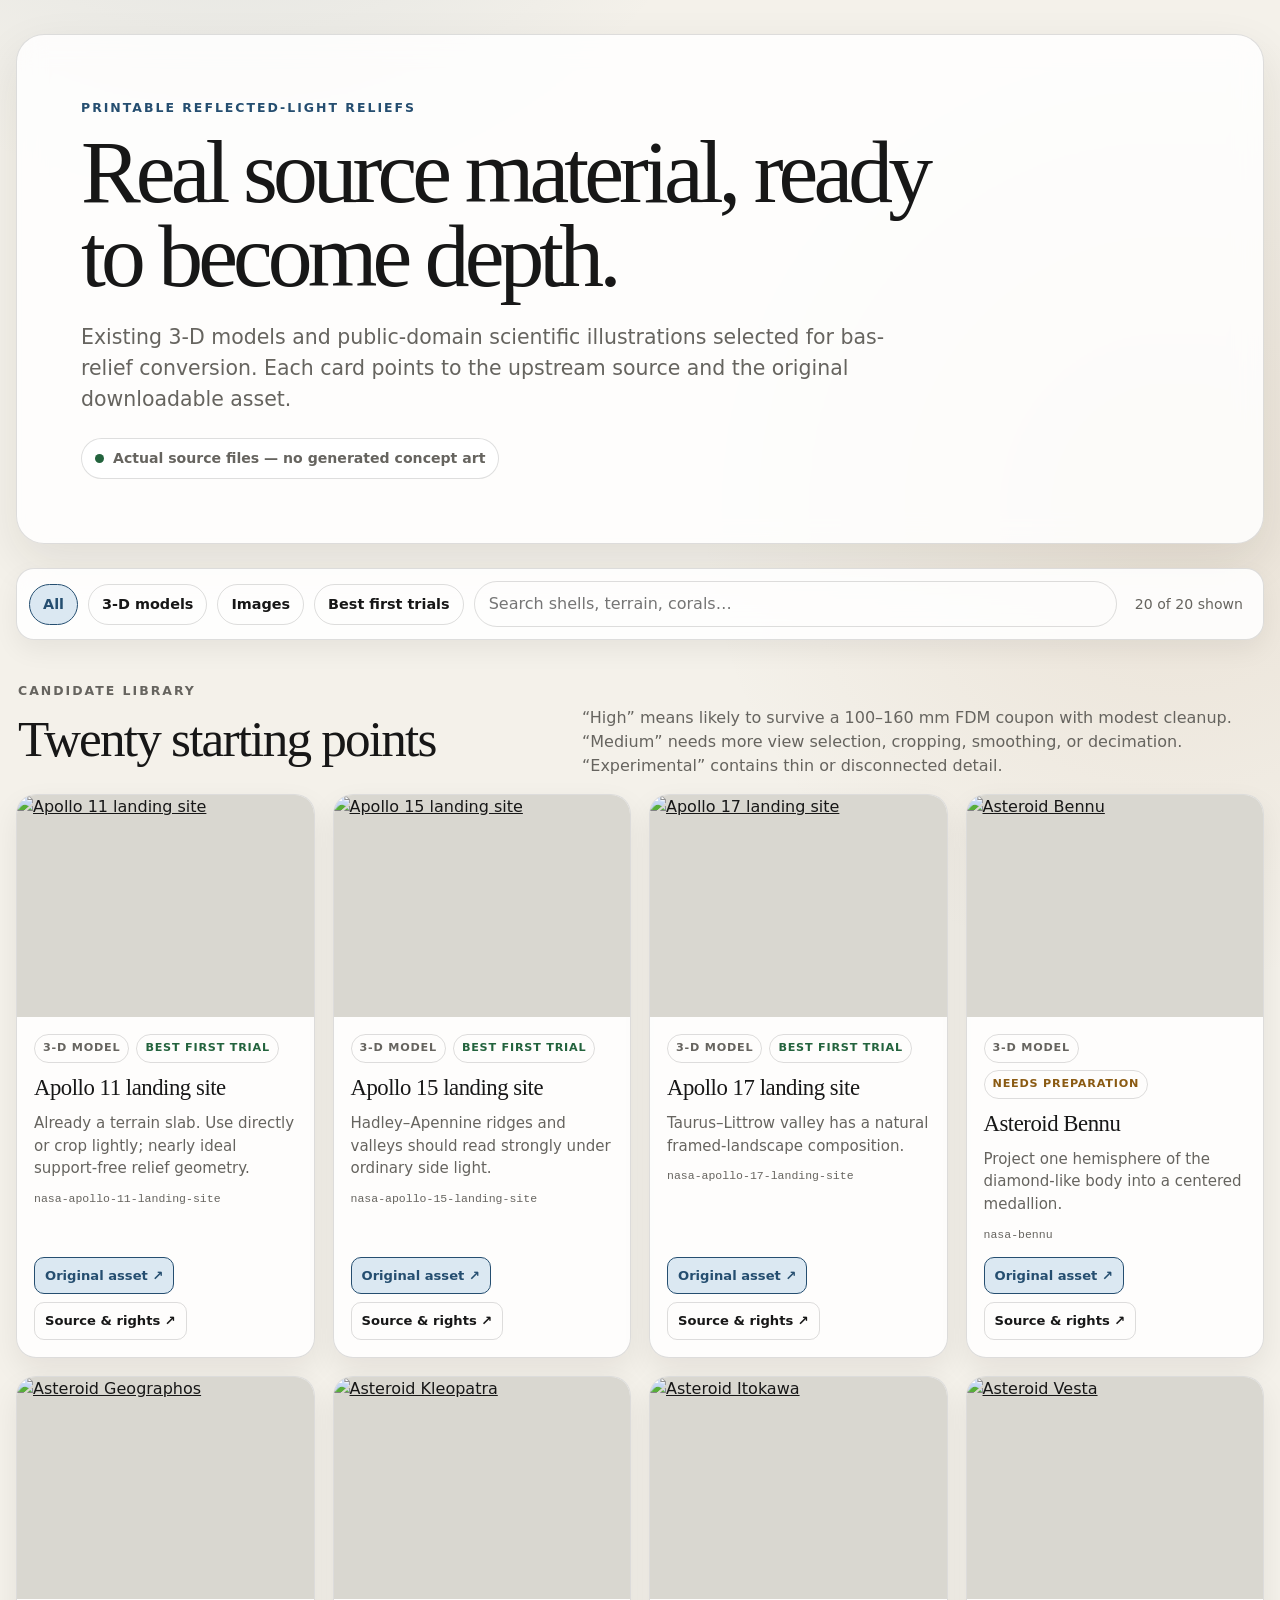
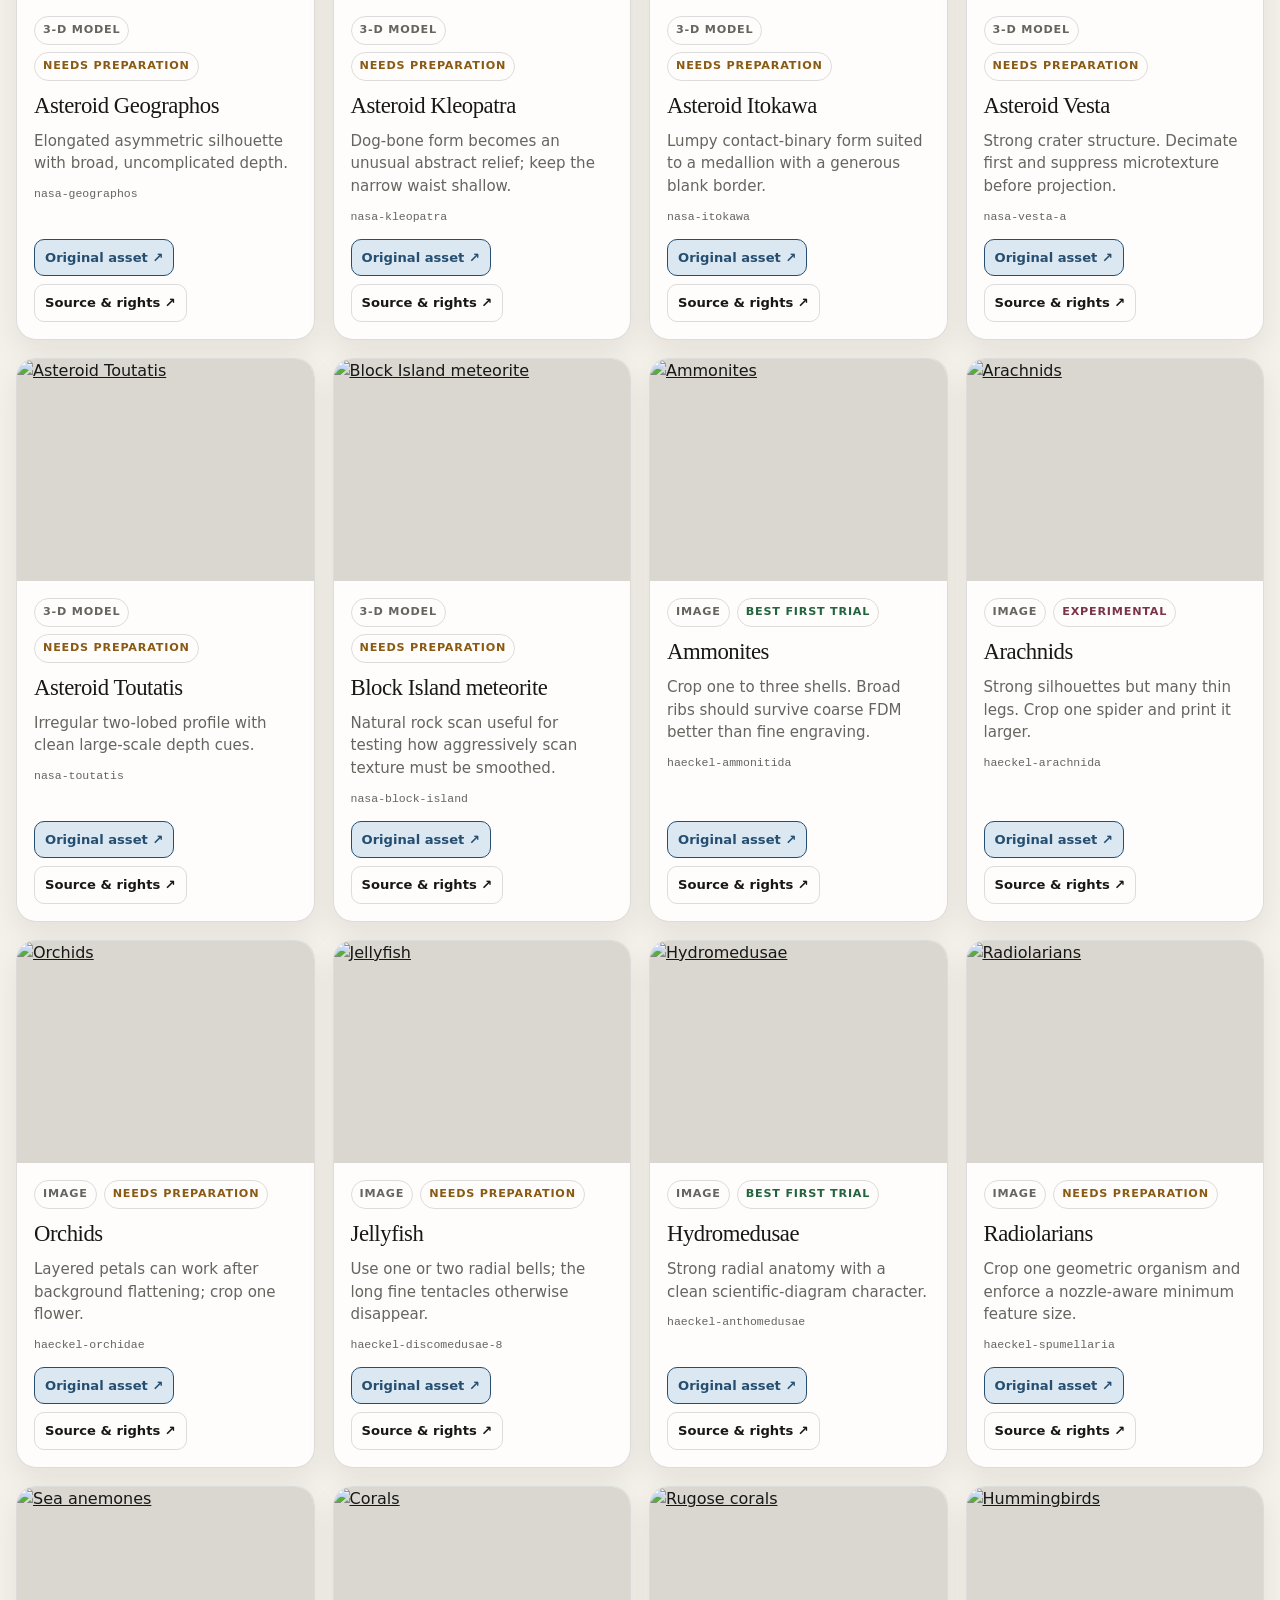
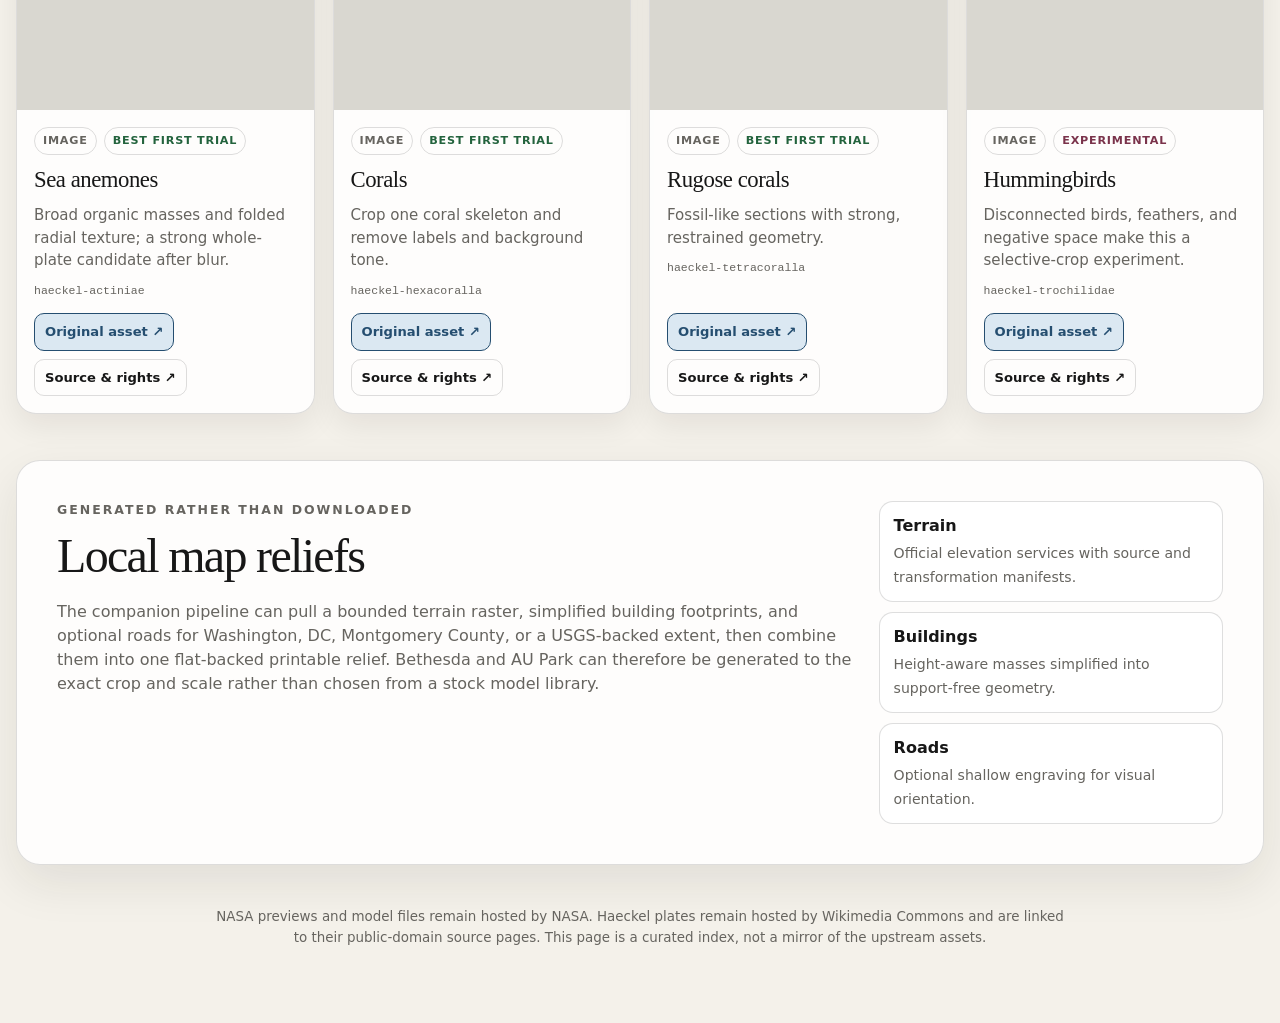
==== office-reliefs/index.html @ cc716b29 "Publish office relief source gallery" ====
<!doctype html>
<html lang="en">
<head>
  <meta charset="utf-8">
  <meta name="viewport" content="width=device-width, initial-scale=1">
  <meta name="description" content="A visual gallery of real 3-D models and public-domain images suitable for conversion into printable bas-reliefs.">
  <meta name="color-scheme" content="light dark">
  <title>Office Relief Source Gallery</title>
  <style>
    :root {
      --bg: #f4f1ea;
      --surface: rgba(255, 255, 255, 0.84);
      --surface-strong: #fff;
      --ink: #171717;
      --muted: #66645f;
      --line: rgba(23, 23, 23, 0.14);
      --accent: #254e70;
      --accent-soft: #dbe8f2;
      --high: #23633d;
      --medium: #8a5a12;
      --experimental: #7a334b;
      --shadow: 0 18px 48px rgba(34, 30, 22, 0.09);
      --radius: 20px;
    }

    @media (prefers-color-scheme: dark) {
      :root {
        --bg: #171817;
        --surface: rgba(35, 37, 35, 0.9);
        --surface-strong: #252725;
        --ink: #f3f1eb;
        --muted: #b7b5ae;
        --line: rgba(255, 255, 255, 0.14);
        --accent: #9cc8e8;
        --accent-soft: #20384a;
        --high: #8ed3a8;
        --medium: #e2b66e;
        --experimental: #e5a0b6;
        --shadow: 0 18px 48px rgba(0, 0, 0, 0.28);
      }
    }

    * { box-sizing: border-box; }

    html { scroll-behavior: smooth; }

    body {
      margin: 0;
      min-height: 100vh;
      background:
        radial-gradient(circle at 18% -8%, rgba(90, 125, 155, 0.17), transparent 34rem),
        radial-gradient(circle at 92% 12%, rgba(161, 117, 72, 0.12), transparent 30rem),
        var(--bg);
      color: var(--ink);
      font-family: Inter, ui-sans-serif, system-ui, -apple-system, BlinkMacSystemFont, "Segoe UI", sans-serif;
      line-height: 1.5;
    }

    a { color: inherit; }

    .shell {
      width: min(1480px, calc(100% - 32px));
      margin: 0 auto;
      padding: 34px 0 70px;
    }

    .hero {
      position: relative;
      overflow: hidden;
      padding: clamp(28px, 5vw, 64px);
      border: 1px solid var(--line);
      border-radius: 28px;
      background: var(--surface);
      box-shadow: var(--shadow);
      backdrop-filter: blur(14px);
    }

    .eyebrow {
      margin: 0 0 12px;
      color: var(--accent);
      font-size: 0.78rem;
      font-weight: 760;
      letter-spacing: 0.16em;
      text-transform: uppercase;
    }

    h1 {
      max-width: 920px;
      margin: 0;
      font-family: Georgia, "Times New Roman", serif;
      font-size: clamp(2.5rem, 7vw, 6.6rem);
      font-weight: 500;
      letter-spacing: -0.055em;
      line-height: 0.94;
    }

    .lede {
      max-width: 810px;
      margin: 24px 0 0;
      color: var(--muted);
      font-size: clamp(1.02rem, 1.8vw, 1.28rem);
    }

    .truth {
      display: inline-flex;
      gap: 9px;
      align-items: center;
      margin-top: 24px;
      padding: 9px 13px;
      border: 1px solid var(--line);
      border-radius: 999px;
      background: var(--surface-strong);
      color: var(--muted);
      font-size: 0.88rem;
      font-weight: 650;
    }

    .truth::before {
      width: 9px;
      height: 9px;
      border-radius: 50%;
      background: var(--high);
      content: "";
    }

    .controls {
      position: sticky;
      z-index: 10;
      top: 10px;
      display: flex;
      flex-wrap: wrap;
      gap: 10px;
      align-items: center;
      margin: 24px 0;
      padding: 12px;
      border: 1px solid var(--line);
      border-radius: 18px;
      background: color-mix(in srgb, var(--surface-strong) 88%, transparent);
      box-shadow: 0 10px 26px rgba(0, 0, 0, 0.06);
      backdrop-filter: blur(16px);
    }

    .filter {
      appearance: none;
      padding: 9px 13px;
      border: 1px solid var(--line);
      border-radius: 999px;
      background: transparent;
      color: var(--ink);
      cursor: pointer;
      font: inherit;
      font-size: 0.9rem;
      font-weight: 700;
    }

    .filter:hover,
    .filter:focus-visible {
      border-color: var(--accent);
      outline: none;
    }

    .filter[aria-pressed="true"] {
      border-color: var(--accent);
      background: var(--accent-soft);
      color: var(--accent);
    }

    .search {
      min-width: min(100%, 250px);
      flex: 1 1 250px;
      padding: 10px 14px;
      border: 1px solid var(--line);
      border-radius: 999px;
      background: transparent;
      color: var(--ink);
      font: inherit;
    }

    .search:focus {
      border-color: var(--accent);
      outline: 2px solid color-mix(in srgb, var(--accent) 25%, transparent);
    }

    .count {
      margin-left: auto;
      padding: 0 8px;
      color: var(--muted);
      font-size: 0.88rem;
      white-space: nowrap;
    }

    .section-head {
      display: flex;
      flex-wrap: wrap;
      gap: 12px 24px;
      align-items: end;
      justify-content: space-between;
      margin: 42px 2px 16px;
    }

    .section-head h2 {
      margin: 0;
      font-family: Georgia, "Times New Roman", serif;
      font-size: clamp(1.8rem, 4vw, 3.2rem);
      font-weight: 500;
      letter-spacing: -0.035em;
    }

    .section-head p {
      max-width: 680px;
      margin: 0;
      color: var(--muted);
    }

    .grid {
      display: grid;
      grid-template-columns: repeat(auto-fill, minmax(min(100%, 280px), 1fr));
      gap: 18px;
    }

    .card {
      display: flex;
      min-width: 0;
      overflow: hidden;
      flex-direction: column;
      border: 1px solid var(--line);
      border-radius: var(--radius);
      background: var(--surface);
      box-shadow: 0 12px 30px rgba(25, 21, 15, 0.07);
      transition: transform 160ms ease, box-shadow 160ms ease, border-color 160ms ease;
    }

    .card:hover {
      transform: translateY(-3px);
      border-color: color-mix(in srgb, var(--accent) 50%, var(--line));
      box-shadow: var(--shadow);
    }

    .card[hidden] { display: none; }

    .image-link {
      position: relative;
      display: block;
      overflow: hidden;
      aspect-ratio: 4 / 3;
      background: #d9d7d0;
    }

    .image-link img {
      width: 100%;
      height: 100%;
      display: block;
      object-fit: cover;
      transition: transform 300ms ease;
    }

    .card:hover .image-link img { transform: scale(1.025); }

    .image-link::after {
      position: absolute;
      right: 12px;
      bottom: 12px;
      padding: 6px 9px;
      border-radius: 999px;
      background: rgba(20, 20, 20, 0.74);
      color: #fff;
      content: "View source ↗";
      font-size: 0.72rem;
      font-weight: 760;
      letter-spacing: 0.02em;
      opacity: 0;
      transform: translateY(3px);
      transition: opacity 160ms ease, transform 160ms ease;
    }

    .card:hover .image-link::after,
    .image-link:focus-visible::after {
      opacity: 1;
      transform: none;
    }

    .card-body {
      display: flex;
      flex: 1;
      flex-direction: column;
      gap: 12px;
      padding: 17px;
    }

    .meta {
      display: flex;
      flex-wrap: wrap;
      gap: 7px;
      align-items: center;
    }

    .badge {
      display: inline-flex;
      align-items: center;
      padding: 5px 8px;
      border: 1px solid var(--line);
      border-radius: 999px;
      color: var(--muted);
      font-size: 0.7rem;
      font-weight: 780;
      letter-spacing: 0.07em;
      text-transform: uppercase;
    }

    .badge.high { color: var(--high); }
    .badge.medium { color: var(--medium); }
    .badge.experimental { color: var(--experimental); }

    .card h3 {
      margin: 0;
      font-family: Georgia, "Times New Roman", serif;
      font-size: 1.42rem;
      font-weight: 500;
      letter-spacing: -0.02em;
      line-height: 1.1;
    }

    .note {
      margin: 0;
      color: var(--muted);
      font-size: 0.94rem;
    }

    .candidate-id {
      overflow-wrap: anywhere;
      color: var(--muted);
      font: 0.72rem ui-monospace, SFMono-Regular, Menlo, Consolas, monospace;
    }

    .actions {
      display: flex;
      flex-wrap: wrap;
      gap: 8px;
      margin-top: auto;
      padding-top: 4px;
    }

    .action {
      padding: 8px 10px;
      border: 1px solid var(--line);
      border-radius: 10px;
      text-decoration: none;
      font-size: 0.82rem;
      font-weight: 720;
    }

    .action.primary {
      border-color: var(--accent);
      background: var(--accent-soft);
      color: var(--accent);
    }

    .action:hover,
    .action:focus-visible {
      border-color: var(--accent);
      outline: none;
    }

    .maps {
      display: grid;
      grid-template-columns: minmax(0, 1.4fr) minmax(260px, 0.6fr);
      gap: 18px;
      margin-top: 46px;
      padding: clamp(22px, 4vw, 40px);
      border: 1px solid var(--line);
      border-radius: 24px;
      background: var(--surface);
      box-shadow: var(--shadow);
    }

    .maps h2 {
      margin: 0 0 8px;
      font-family: Georgia, "Times New Roman", serif;
      font-size: clamp(1.8rem, 4vw, 3rem);
      font-weight: 500;
      letter-spacing: -0.035em;
    }

    .maps p { margin: 0; color: var(--muted); }

    .map-facts {
      display: grid;
      gap: 10px;
      align-content: start;
    }

    .map-fact {
      padding: 12px 14px;
      border: 1px solid var(--line);
      border-radius: 14px;
      background: var(--surface-strong);
    }

    .map-fact strong { display: block; margin-bottom: 3px; }
    .map-fact span { color: var(--muted); font-size: 0.88rem; }

    .empty {
      padding: 40px;
      border: 1px dashed var(--line);
      border-radius: 18px;
      color: var(--muted);
      text-align: center;
    }

    footer {
      max-width: 850px;
      margin: 42px auto 0;
      color: var(--muted);
      font-size: 0.84rem;
      text-align: center;
    }

    footer a { color: var(--accent); }

    @media (max-width: 760px) {
      .shell { width: min(100% - 20px, 1480px); padding-top: 10px; }
      .hero { border-radius: 20px; }
      .controls { position: static; }
      .count { width: 100%; margin-left: 0; }
      .maps { grid-template-columns: 1fr; }
    }

    @media (prefers-reduced-motion: reduce) {
      *, *::before, *::after { scroll-behavior: auto !important; transition: none !important; }
    }
  </style>
</head>
<body>
  <main class="shell">
    <header class="hero">
      <p class="eyebrow">Printable reflected-light reliefs</p>
      <h1>Real source material, ready to become depth.</h1>
      <p class="lede">
        Existing 3-D models and public-domain scientific illustrations selected for bas-relief conversion.
        Each card points to the upstream source and the original downloadable asset.
      </p>
      <div class="truth">Actual source files — no generated concept art</div>
    </header>

    <nav class="controls" aria-label="Gallery filters">
      <button class="filter" type="button" data-filter="all" aria-pressed="true">All</button>
      <button class="filter" type="button" data-filter="mesh" aria-pressed="false">3-D models</button>
      <button class="filter" type="button" data-filter="image" aria-pressed="false">Images</button>
      <button class="filter" type="button" data-filter="high" aria-pressed="false">Best first trials</button>
      <input class="search" id="search" type="search" placeholder="Search shells, terrain, corals…" aria-label="Search candidates">
      <span class="count" id="count" aria-live="polite"></span>
    </nav>

    <div class="section-head">
      <div>
        <p class="eyebrow">Candidate library</p>
        <h2>Twenty starting points</h2>
      </div>
      <p>
        “High” means likely to survive a 100–160 mm FDM coupon with modest cleanup. “Medium” needs more view selection,
        cropping, smoothing, or decimation. “Experimental” contains thin or disconnected detail.
      </p>
    </div>

    <section class="grid" id="gallery" aria-label="Relief source candidates"></section>
    <div class="empty" id="empty" hidden>No candidates match that filter.</div>

    <section class="maps">
      <div>
        <p class="eyebrow">Generated rather than downloaded</p>
        <h2>Local map reliefs</h2>
        <p>
          The companion pipeline can pull a bounded terrain raster, simplified building footprints, and optional roads for
          Washington, DC, Montgomery County, or a USGS-backed extent, then combine them into one flat-backed printable relief.
          Bethesda and AU Park can therefore be generated to the exact crop and scale rather than chosen from a stock model library.
        </p>
      </div>
      <div class="map-facts" aria-label="Map pipeline features">
        <div class="map-fact"><strong>Terrain</strong><span>Official elevation services with source and transformation manifests.</span></div>
        <div class="map-fact"><strong>Buildings</strong><span>Height-aware masses simplified into support-free geometry.</span></div>
        <div class="map-fact"><strong>Roads</strong><span>Optional shallow engraving for visual orientation.</span></div>
      </div>
    </section>

    <footer>
      NASA previews and model files remain hosted by NASA. Haeckel plates remain hosted by Wikimedia Commons and are linked to their
      public-domain source pages. This page is a curated index, not a mirror of the upstream assets.
    </footer>
  </main>

  <script>
    const groups = [
      {
        kind: "mesh",
        collection: "NASA 3D Resources",
        sourceTemplate: "https://github.com/nasa/NASA-3D-Resources/tree/master/{path}",
        previewTemplate: "https://raw.githubusercontent.com/nasa/NASA-3D-Resources/master/{path}/{base}.png",
        downloadTemplate: "https://raw.githubusercontent.com/nasa/NASA-3D-Resources/master/{path}/{base}.stl",
        items: [
          { id: "nasa-apollo-11-landing-site", title: "Apollo 11 landing site", path: "3D%20Printing/Apollo%2011%20-%20Landing%20Site", base: "Apollo%2011%20-%20Landing%20Site", tier: "high", note: "Already a terrain slab. Use directly or crop lightly; nearly ideal support-free relief geometry." },
          { id: "nasa-apollo-15-landing-site", title: "Apollo 15 landing site", path: "3D%20Printing/Apollo%2015%20-%20Landing%20Site", base: "Apollo%2015%20-%20Landing%20Site", tier: "high", note: "Hadley–Apennine ridges and valleys should read strongly under ordinary side light." },
          { id: "nasa-apollo-17-landing-site", title: "Apollo 17 landing site", path: "3D%20Printing/Apollo%2017%20-%20Landing%20Site", base: "Apollo%2017%20-%20Landing%20Site", tier: "high", note: "Taurus–Littrow valley has a natural framed-landscape composition." },
          { id: "nasa-bennu", title: "Asteroid Bennu", path: "3D%20Printing/Asteroid%20101955%20Bennu", base: "Asteroid%20101955%20Bennu", tier: "medium", note: "Project one hemisphere of the diamond-like body into a centered medallion." },
          { id: "nasa-geographos", title: "Asteroid Geographos", path: "3D%20Printing/Asteroid%201620%20Geographos", base: "Asteroid%201620%20Geographos", tier: "medium", note: "Elongated asymmetric silhouette with broad, uncomplicated depth." },
          { id: "nasa-kleopatra", title: "Asteroid Kleopatra", path: "3D%20Printing/Asteroid%20216%20Kleopatra", base: "Asteroid%20216%20Kleopatra", tier: "medium", note: "Dog-bone form becomes an unusual abstract relief; keep the narrow waist shallow." },
          { id: "nasa-itokawa", title: "Asteroid Itokawa", path: "3D%20Printing/Asteroid%2025143%20Itokawa", base: "Asteroid%2025143%20Itokawa", tier: "medium", note: "Lumpy contact-binary form suited to a medallion with a generous blank border." },
          { id: "nasa-vesta-a", title: "Asteroid Vesta", path: "3D%20Printing/Asteroid%204%20Vesta%20%28A%29", base: "Asteroid%204%20Vesta%20%28A%29", tier: "medium", note: "Strong crater structure. Decimate first and suppress microtexture before projection." },
          { id: "nasa-toutatis", title: "Asteroid Toutatis", path: "3D%20Printing/Asteroid%204179%20Toutatis", base: "Asteroid%204179%20Toutatis", tier: "medium", note: "Irregular two-lobed profile with clean large-scale depth cues." },
          { id: "nasa-block-island", title: "Block Island meteorite", path: "3D%20Printing/Block%20Island", base: "Block%20Island", tier: "medium", note: "Natural rock scan useful for testing how aggressively scan texture must be smoothed." }
        ]
      },
      {
        kind: "image",
        collection: "Ernst Haeckel — Kunstformen der Natur",
        sourceTemplate: "https://commons.wikimedia.org/wiki/File:{wiki}",
        previewTemplate: "https://commons.wikimedia.org/wiki/Special:Redirect/file/{file}?width=900",
        downloadTemplate: "https://commons.wikimedia.org/wiki/Special:Redirect/file/{file}",
        items: [
          { id: "haeckel-ammonitida", title: "Ammonites", file: "Haeckel%20Ammonitida.jpg", wiki: "Haeckel_Ammonitida.jpg", tier: "high", note: "Crop one to three shells. Broad ribs should survive coarse FDM better than fine engraving." },
          { id: "haeckel-arachnida", title: "Arachnids", file: "Haeckel%20Arachnida.jpg", wiki: "Haeckel_Arachnida.jpg", tier: "experimental", note: "Strong silhouettes but many thin legs. Crop one spider and print it larger." },
          { id: "haeckel-orchidae", title: "Orchids", file: "Haeckel%20Orchidae.jpg", wiki: "Haeckel_Orchidae.jpg", tier: "medium", note: "Layered petals can work after background flattening; crop one flower." },
          { id: "haeckel-discomedusae-8", title: "Jellyfish", file: "Haeckel%20Discomedusae%208.jpg", wiki: "Haeckel_Discomedusae_8.jpg", tier: "medium", note: "Use one or two radial bells; the long fine tentacles otherwise disappear." },
          { id: "haeckel-anthomedusae", title: "Hydromedusae", file: "Haeckel%20Anthomedusae.jpg", wiki: "Haeckel_Anthomedusae.jpg", tier: "high", note: "Strong radial anatomy with a clean scientific-diagram character." },
          { id: "haeckel-spumellaria", title: "Radiolarians", file: "Haeckel%20Spumellaria.jpg", wiki: "Haeckel_Spumellaria.jpg", tier: "medium", note: "Crop one geometric organism and enforce a nozzle-aware minimum feature size." },
          { id: "haeckel-actiniae", title: "Sea anemones", file: "Haeckel%20Actiniae.jpg", wiki: "Haeckel_Actiniae.jpg", tier: "high", note: "Broad organic masses and folded radial texture; a strong whole-plate candidate after blur." },
          { id: "haeckel-hexacoralla", title: "Corals", file: "Haeckel%20Hexacoralla.jpg", wiki: "Haeckel_Hexacoralla.jpg", tier: "high", note: "Crop one coral skeleton and remove labels and background tone." },
          { id: "haeckel-tetracoralla", title: "Rugose corals", file: "Haeckel%20Tetracoralla.jpg", wiki: "Haeckel_Tetracoralla.jpg", tier: "high", note: "Fossil-like sections with strong, restrained geometry." },
          { id: "haeckel-trochilidae", title: "Hummingbirds", file: "Haeckel%20Trochilidae.jpg", wiki: "Haeckel_Trochilidae.jpg", tier: "experimental", note: "Disconnected birds, feathers, and negative space make this a selective-crop experiment." }
        ]
      }
    ];

    const expand = (template, item) => template.replace(/\{(\w+)\}/g, (_, key) => item[key] ?? "");
    const gallery = document.querySelector("#gallery");
    const empty = document.querySelector("#empty");
    const count = document.querySelector("#count");
    const search = document.querySelector("#search");
    const filters = [...document.querySelectorAll(".filter")];
    let activeFilter = "all";

    const candidates = groups.flatMap(group => group.items.map(item => ({
      ...item,
      kind: group.kind,
      collection: group.collection,
      source: expand(group.sourceTemplate, item),
      preview: expand(group.previewTemplate, item),
      download: expand(group.downloadTemplate, item)
    })));

    const kindLabel = kind => kind === "mesh" ? "3-D model" : "Image";
    const tierLabel = tier => ({ high: "Best first trial", medium: "Needs preparation", experimental: "Experimental" }[tier]);

    function makeCard(item) {
      const article = document.createElement("article");
      article.className = "card";
      article.dataset.kind = item.kind;
      article.dataset.tier = item.tier;
      article.dataset.search = `${item.title} ${item.note} ${item.collection} ${item.id}`.toLowerCase();
      article.innerHTML = `
        <a class="image-link" href="${item.source}" target="_blank" rel="noopener noreferrer" aria-label="View source page for ${item.title}">
          <img src="${item.preview}" alt="${item.title}" loading="lazy" decoding="async" referrerpolicy="no-referrer">
        </a>
        <div class="card-body">
          <div class="meta">
            <span class="badge">${kindLabel(item.kind)}</span>
            <span class="badge ${item.tier}">${tierLabel(item.tier)}</span>
          </div>
          <h3>${item.title}</h3>
          <p class="note">${item.note}</p>
          <span class="candidate-id">${item.id}</span>
          <div class="actions">
            <a class="action primary" href="${item.download}" target="_blank" rel="noopener noreferrer">Original asset ↗</a>
            <a class="action" href="${item.source}" target="_blank" rel="noopener noreferrer">Source &amp; rights ↗</a>
          </div>
        </div>`;
      return article;
    }

    candidates.forEach(item => gallery.append(makeCard(item)));

    function applyFilters() {
      const term = search.value.trim().toLowerCase();
      let visible = 0;
      document.querySelectorAll(".card").forEach(card => {
        const categoryMatch = activeFilter === "all" || card.dataset.kind === activeFilter || card.dataset.tier === activeFilter;
        const textMatch = !term || card.dataset.search.includes(term);
        card.hidden = !(categoryMatch && textMatch);
        if (!card.hidden) visible += 1;
      });
      count.textContent = `${visible} of ${candidates.length} shown`;
      empty.hidden = visible !== 0;
    }

    filters.forEach(button => button.addEventListener("click", () => {
      activeFilter = button.dataset.filter;
      filters.forEach(other => other.setAttribute("aria-pressed", String(other === button)));
      applyFilters();
    }));

    search.addEventListener("input", applyFilters);
    applyFilters();
  </script>
</body>
</html>
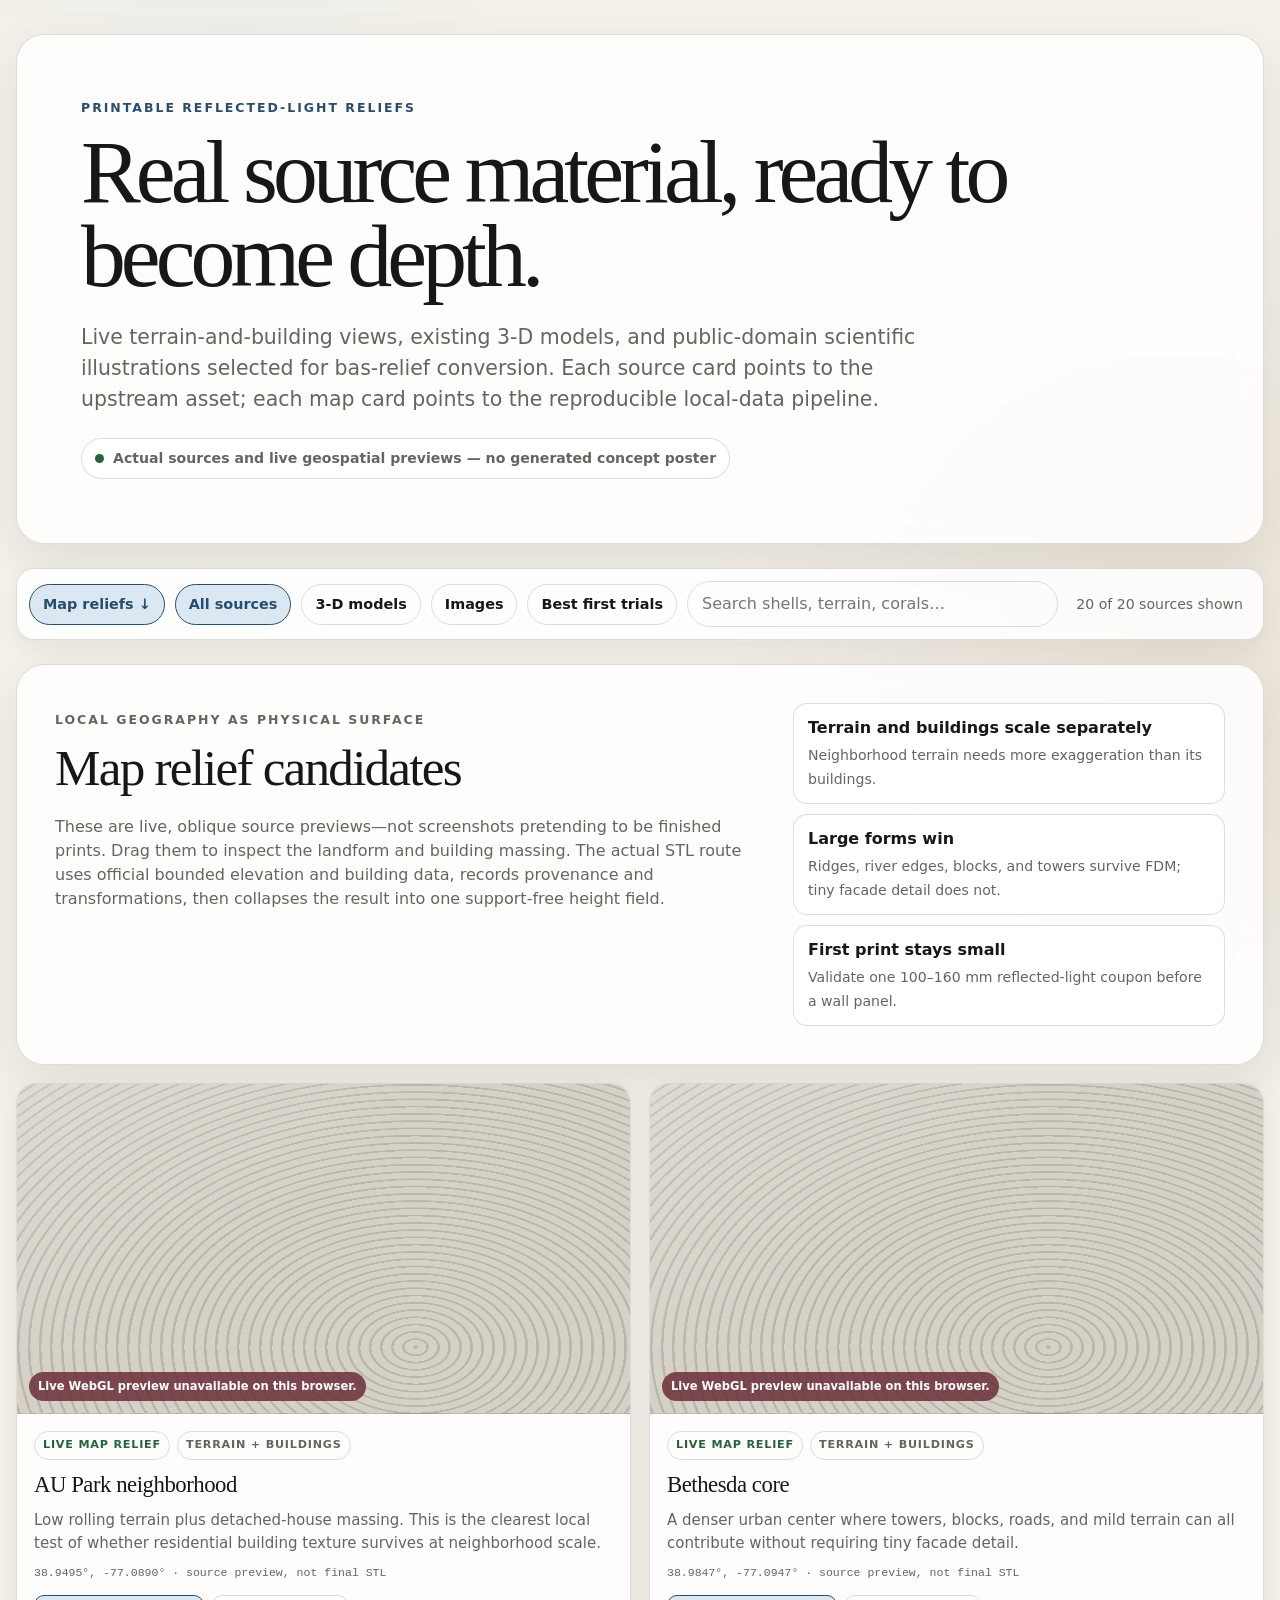
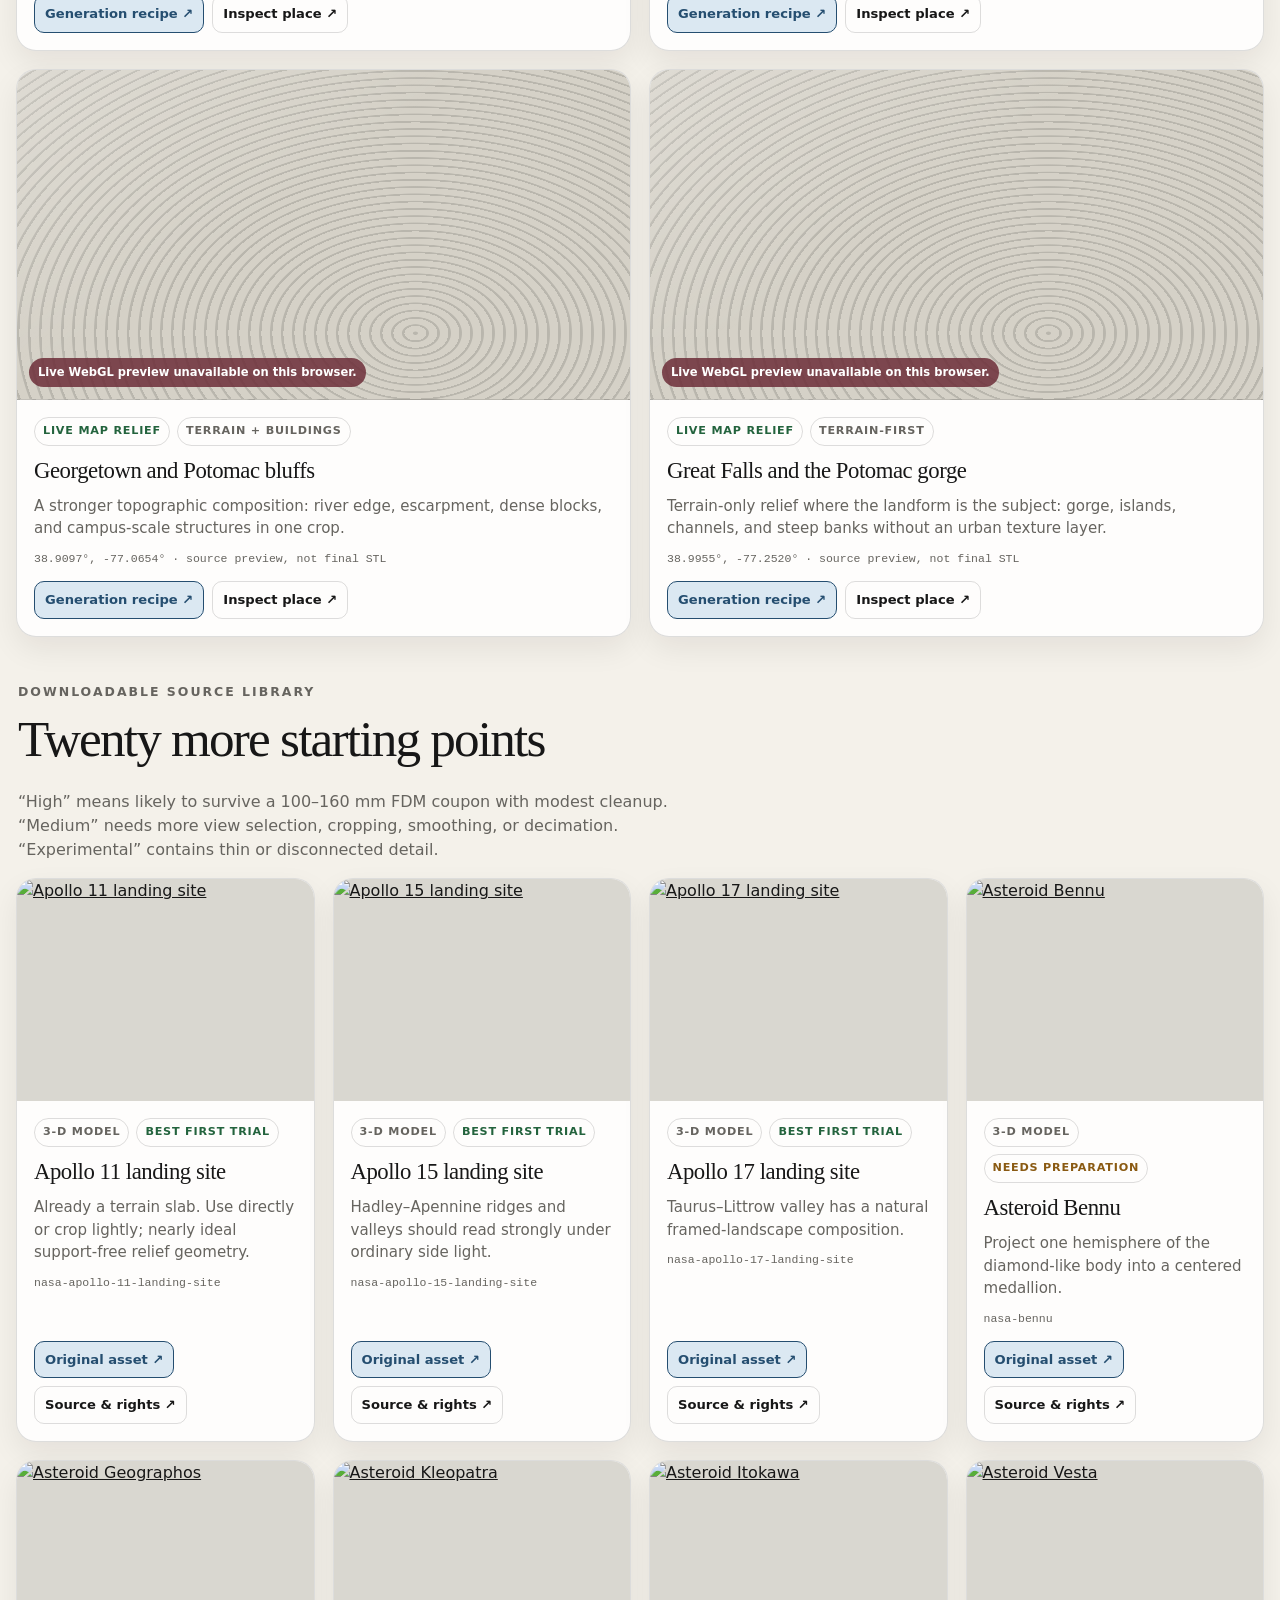
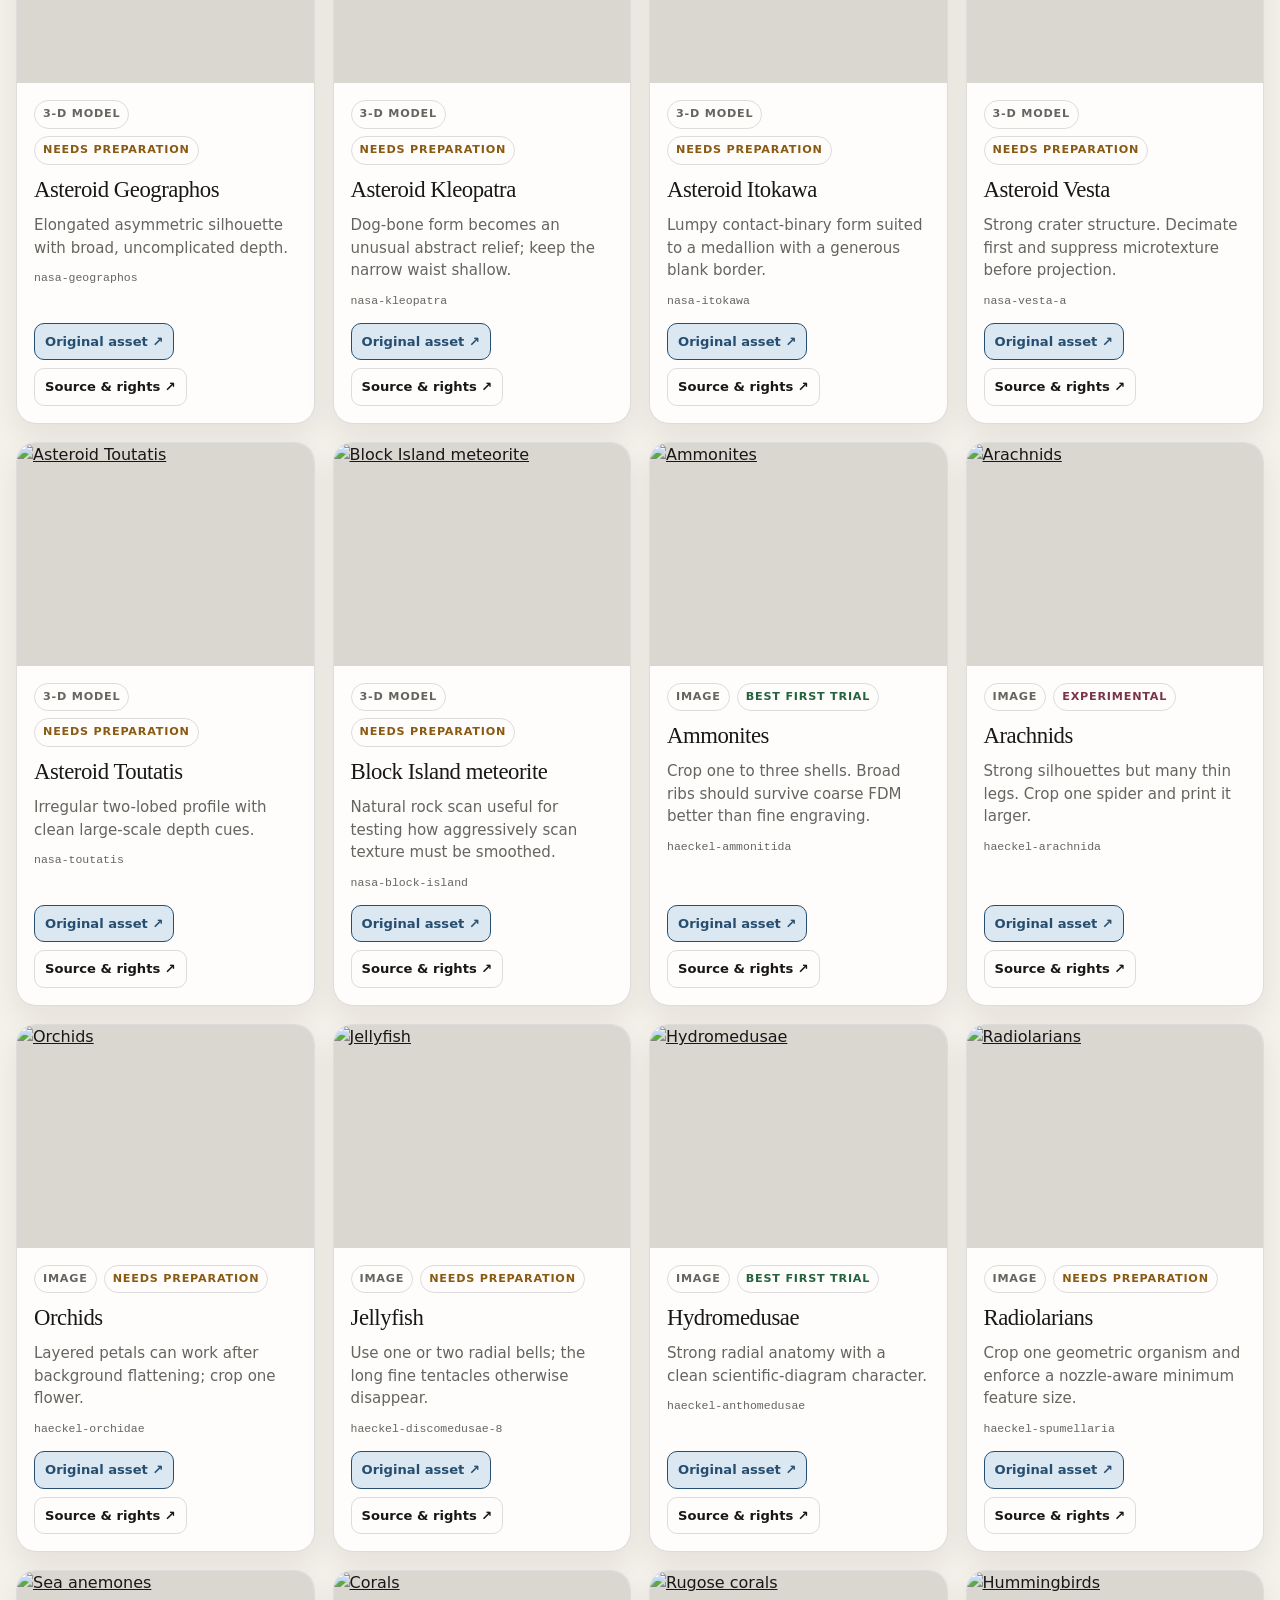
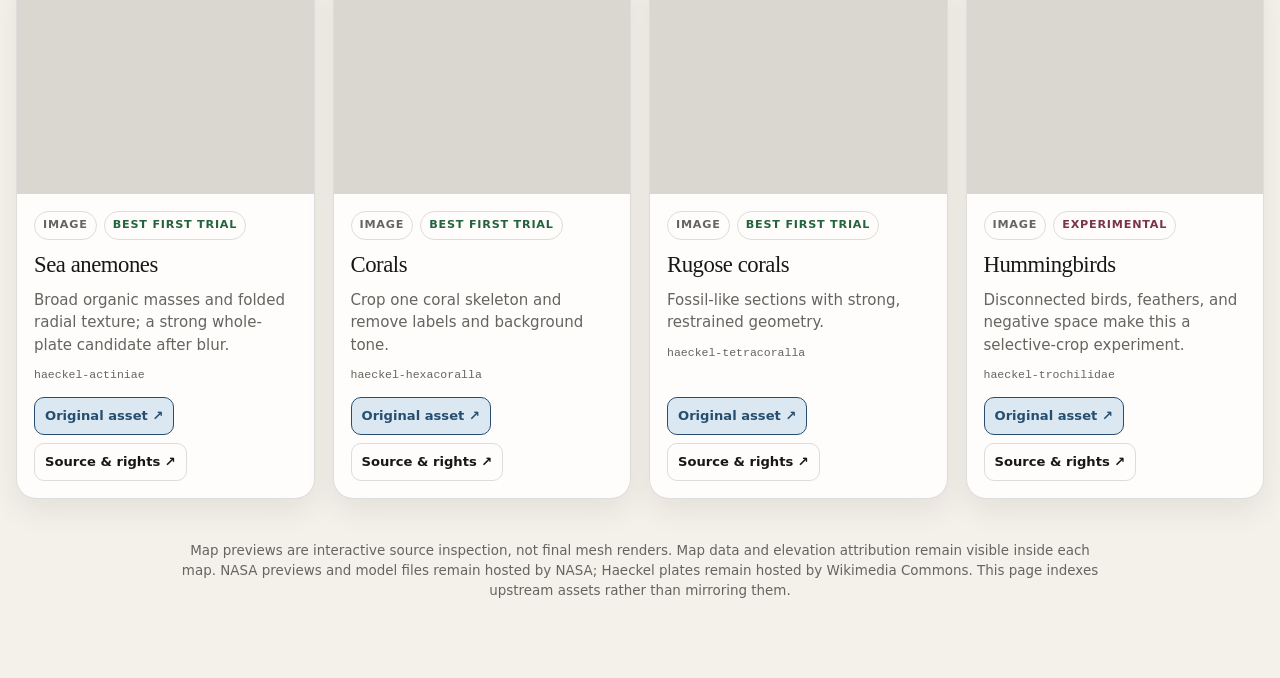
==== commit 04f45420: "Show live map relief candidates in gallery" ====
--- a/office-reliefs/index.html
+++ b/office-reliefs/index.html
@@ -3,432 +3,11 @@
 <head>
   <meta charset="utf-8">
   <meta name="viewport" content="width=device-width, initial-scale=1">
-  <meta name="description" content="A visual gallery of real 3-D models and public-domain images suitable for conversion into printable bas-reliefs.">
+  <meta name="description" content="A visual gallery of real 3-D models, public-domain images, and live map-relief previews suitable for printable bas-reliefs.">
   <meta name="color-scheme" content="light dark">
   <title>Office Relief Source Gallery</title>
-  <style>
-    :root {
-      --bg: #f4f1ea;
-      --surface: rgba(255, 255, 255, 0.84);
-      --surface-strong: #fff;
-      --ink: #171717;
-      --muted: #66645f;
-      --line: rgba(23, 23, 23, 0.14);
-      --accent: #254e70;
-      --accent-soft: #dbe8f2;
-      --high: #23633d;
-      --medium: #8a5a12;
-      --experimental: #7a334b;
-      --shadow: 0 18px 48px rgba(34, 30, 22, 0.09);
-      --radius: 20px;
-    }
-
-    @media (prefers-color-scheme: dark) {
-      :root {
-        --bg: #171817;
-        --surface: rgba(35, 37, 35, 0.9);
-        --surface-strong: #252725;
-        --ink: #f3f1eb;
-        --muted: #b7b5ae;
-        --line: rgba(255, 255, 255, 0.14);
-        --accent: #9cc8e8;
-        --accent-soft: #20384a;
-        --high: #8ed3a8;
-        --medium: #e2b66e;
-        --experimental: #e5a0b6;
-        --shadow: 0 18px 48px rgba(0, 0, 0, 0.28);
-      }
-    }
-
-    * { box-sizing: border-box; }
-
-    html { scroll-behavior: smooth; }
-
-    body {
-      margin: 0;
-      min-height: 100vh;
-      background:
-        radial-gradient(circle at 18% -8%, rgba(90, 125, 155, 0.17), transparent 34rem),
-        radial-gradient(circle at 92% 12%, rgba(161, 117, 72, 0.12), transparent 30rem),
-        var(--bg);
-      color: var(--ink);
-      font-family: Inter, ui-sans-serif, system-ui, -apple-system, BlinkMacSystemFont, "Segoe UI", sans-serif;
-      line-height: 1.5;
-    }
-
-    a { color: inherit; }
-
-    .shell {
-      width: min(1480px, calc(100% - 32px));
-      margin: 0 auto;
-      padding: 34px 0 70px;
-    }
-
-    .hero {
-      position: relative;
-      overflow: hidden;
-      padding: clamp(28px, 5vw, 64px);
-      border: 1px solid var(--line);
-      border-radius: 28px;
-      background: var(--surface);
-      box-shadow: var(--shadow);
-      backdrop-filter: blur(14px);
-    }
-
-    .eyebrow {
-      margin: 0 0 12px;
-      color: var(--accent);
-      font-size: 0.78rem;
-      font-weight: 760;
-      letter-spacing: 0.16em;
-      text-transform: uppercase;
-    }
-
-    h1 {
-      max-width: 920px;
-      margin: 0;
-      font-family: Georgia, "Times New Roman", serif;
-      font-size: clamp(2.5rem, 7vw, 6.6rem);
-      font-weight: 500;
-      letter-spacing: -0.055em;
-      line-height: 0.94;
-    }
-
-    .lede {
-      max-width: 810px;
-      margin: 24px 0 0;
-      color: var(--muted);
-      font-size: clamp(1.02rem, 1.8vw, 1.28rem);
-    }
-
-    .truth {
-      display: inline-flex;
-      gap: 9px;
-      align-items: center;
-      margin-top: 24px;
-      padding: 9px 13px;
-      border: 1px solid var(--line);
-      border-radius: 999px;
-      background: var(--surface-strong);
-      color: var(--muted);
-      font-size: 0.88rem;
-      font-weight: 650;
-    }
-
-    .truth::before {
-      width: 9px;
-      height: 9px;
-      border-radius: 50%;
-      background: var(--high);
-      content: "";
-    }
-
-    .controls {
-      position: sticky;
-      z-index: 10;
-      top: 10px;
-      display: flex;
-      flex-wrap: wrap;
-      gap: 10px;
-      align-items: center;
-      margin: 24px 0;
-      padding: 12px;
-      border: 1px solid var(--line);
-      border-radius: 18px;
-      background: color-mix(in srgb, var(--surface-strong) 88%, transparent);
-      box-shadow: 0 10px 26px rgba(0, 0, 0, 0.06);
-      backdrop-filter: blur(16px);
-    }
-
-    .filter {
-      appearance: none;
-      padding: 9px 13px;
-      border: 1px solid var(--line);
-      border-radius: 999px;
-      background: transparent;
-      color: var(--ink);
-      cursor: pointer;
-      font: inherit;
-      font-size: 0.9rem;
-      font-weight: 700;
-    }
-
-    .filter:hover,
-    .filter:focus-visible {
-      border-color: var(--accent);
-      outline: none;
-    }
-
-    .filter[aria-pressed="true"] {
-      border-color: var(--accent);
-      background: var(--accent-soft);
-      color: var(--accent);
-    }
-
-    .search {
-      min-width: min(100%, 250px);
-      flex: 1 1 250px;
-      padding: 10px 14px;
-      border: 1px solid var(--line);
-      border-radius: 999px;
-      background: transparent;
-      color: var(--ink);
-      font: inherit;
-    }
-
-    .search:focus {
-      border-color: var(--accent);
-      outline: 2px solid color-mix(in srgb, var(--accent) 25%, transparent);
-    }
-
-    .count {
-      margin-left: auto;
-      padding: 0 8px;
-      color: var(--muted);
-      font-size: 0.88rem;
-      white-space: nowrap;
-    }
-
-    .section-head {
-      display: flex;
-      flex-wrap: wrap;
-      gap: 12px 24px;
-      align-items: end;
-      justify-content: space-between;
-      margin: 42px 2px 16px;
-    }
-
-    .section-head h2 {
-      margin: 0;
-      font-family: Georgia, "Times New Roman", serif;
-      font-size: clamp(1.8rem, 4vw, 3.2rem);
-      font-weight: 500;
-      letter-spacing: -0.035em;
-    }
-
-    .section-head p {
-      max-width: 680px;
-      margin: 0;
-      color: var(--muted);
-    }
-
-    .grid {
-      display: grid;
-      grid-template-columns: repeat(auto-fill, minmax(min(100%, 280px), 1fr));
-      gap: 18px;
-    }
-
-    .card {
-      display: flex;
-      min-width: 0;
-      overflow: hidden;
-      flex-direction: column;
-      border: 1px solid var(--line);
-      border-radius: var(--radius);
-      background: var(--surface);
-      box-shadow: 0 12px 30px rgba(25, 21, 15, 0.07);
-      transition: transform 160ms ease, box-shadow 160ms ease, border-color 160ms ease;
-    }
-
-    .card:hover {
-      transform: translateY(-3px);
-      border-color: color-mix(in srgb, var(--accent) 50%, var(--line));
-      box-shadow: var(--shadow);
-    }
-
-    .card[hidden] { display: none; }
-
-    .image-link {
-      position: relative;
-      display: block;
-      overflow: hidden;
-      aspect-ratio: 4 / 3;
-      background: #d9d7d0;
-    }
-
-    .image-link img {
-      width: 100%;
-      height: 100%;
-      display: block;
-      object-fit: cover;
-      transition: transform 300ms ease;
-    }
-
-    .card:hover .image-link img { transform: scale(1.025); }
-
-    .image-link::after {
-      position: absolute;
-      right: 12px;
-      bottom: 12px;
-      padding: 6px 9px;
-      border-radius: 999px;
-      background: rgba(20, 20, 20, 0.74);
-      color: #fff;
-      content: "View source ↗";
-      font-size: 0.72rem;
-      font-weight: 760;
-      letter-spacing: 0.02em;
-      opacity: 0;
-      transform: translateY(3px);
-      transition: opacity 160ms ease, transform 160ms ease;
-    }
-
-    .card:hover .image-link::after,
-    .image-link:focus-visible::after {
-      opacity: 1;
-      transform: none;
-    }
-
-    .card-body {
-      display: flex;
-      flex: 1;
-      flex-direction: column;
-      gap: 12px;
-      padding: 17px;
-    }
-
-    .meta {
-      display: flex;
-      flex-wrap: wrap;
-      gap: 7px;
-      align-items: center;
-    }
-
-    .badge {
-      display: inline-flex;
-      align-items: center;
-      padding: 5px 8px;
-      border: 1px solid var(--line);
-      border-radius: 999px;
-      color: var(--muted);
-      font-size: 0.7rem;
-      font-weight: 780;
-      letter-spacing: 0.07em;
-      text-transform: uppercase;
-    }
-
-    .badge.high { color: var(--high); }
-    .badge.medium { color: var(--medium); }
-    .badge.experimental { color: var(--experimental); }
-
-    .card h3 {
-      margin: 0;
-      font-family: Georgia, "Times New Roman", serif;
-      font-size: 1.42rem;
-      font-weight: 500;
-      letter-spacing: -0.02em;
-      line-height: 1.1;
-    }
-
-    .note {
-      margin: 0;
-      color: var(--muted);
-      font-size: 0.94rem;
-    }
-
-    .candidate-id {
-      overflow-wrap: anywhere;
-      color: var(--muted);
-      font: 0.72rem ui-monospace, SFMono-Regular, Menlo, Consolas, monospace;
-    }
-
-    .actions {
-      display: flex;
-      flex-wrap: wrap;
-      gap: 8px;
-      margin-top: auto;
-      padding-top: 4px;
-    }
-
-    .action {
-      padding: 8px 10px;
-      border: 1px solid var(--line);
-      border-radius: 10px;
-      text-decoration: none;
-      font-size: 0.82rem;
-      font-weight: 720;
-    }
-
-    .action.primary {
-      border-color: var(--accent);
-      background: var(--accent-soft);
-      color: var(--accent);
-    }
-
-    .action:hover,
-    .action:focus-visible {
-      border-color: var(--accent);
-      outline: none;
-    }
-
-    .maps {
-      display: grid;
-      grid-template-columns: minmax(0, 1.4fr) minmax(260px, 0.6fr);
-      gap: 18px;
-      margin-top: 46px;
-      padding: clamp(22px, 4vw, 40px);
-      border: 1px solid var(--line);
-      border-radius: 24px;
-      background: var(--surface);
-      box-shadow: var(--shadow);
-    }
-
-    .maps h2 {
-      margin: 0 0 8px;
-      font-family: Georgia, "Times New Roman", serif;
-      font-size: clamp(1.8rem, 4vw, 3rem);
-      font-weight: 500;
-      letter-spacing: -0.035em;
-    }
-
-    .maps p { margin: 0; color: var(--muted); }
-
-    .map-facts {
-      display: grid;
-      gap: 10px;
-      align-content: start;
-    }
-
-    .map-fact {
-      padding: 12px 14px;
-      border: 1px solid var(--line);
-      border-radius: 14px;
-      background: var(--surface-strong);
-    }
-
-    .map-fact strong { display: block; margin-bottom: 3px; }
-    .map-fact span { color: var(--muted); font-size: 0.88rem; }
-
-    .empty {
-      padding: 40px;
-      border: 1px dashed var(--line);
-      border-radius: 18px;
-      color: var(--muted);
-      text-align: center;
-    }
-
-    footer {
-      max-width: 850px;
-      margin: 42px auto 0;
-      color: var(--muted);
-      font-size: 0.84rem;
-      text-align: center;
-    }
-
-    footer a { color: var(--accent); }
-
-    @media (max-width: 760px) {
-      .shell { width: min(100% - 20px, 1480px); padding-top: 10px; }
-      .hero { border-radius: 20px; }
-      .controls { position: static; }
-      .count { width: 100%; margin-left: 0; }
-      .maps { grid-template-columns: 1fr; }
-    }
-
-    @media (prefers-reduced-motion: reduce) {
-      *, *::before, *::after { scroll-behavior: auto !important; transition: none !important; }
-    }
-  </style>
+  <link rel="stylesheet" href="https://cdn.jsdelivr.net/npm/maplibre-gl@5.6.1/dist/maplibre-gl.css">
+  <link rel="stylesheet" href="./styles.css">
 </head>
 <body>
   <main class="shell">
@@ -436,169 +15,60 @@
       <p class="eyebrow">Printable reflected-light reliefs</p>
       <h1>Real source material, ready to become depth.</h1>
       <p class="lede">
-        Existing 3-D models and public-domain scientific illustrations selected for bas-relief conversion.
-        Each card points to the upstream source and the original downloadable asset.
+        Live terrain-and-building views, existing 3-D models, and public-domain scientific illustrations selected for bas-relief conversion. Each source card points to the upstream asset; each map card points to the reproducible local-data pipeline.
       </p>
-      <div class="truth">Actual source files — no generated concept art</div>
+      <div class="truth">Actual sources and live geospatial previews — no generated concept poster</div>
     </header>
 
-    <nav class="controls" aria-label="Gallery filters">
-      <button class="filter" type="button" data-filter="all" aria-pressed="true">All</button>
+    <nav class="controls" aria-label="Gallery navigation and filters">
+      <a class="filter jump" href="#maps">Map reliefs ↓</a>
+      <button class="filter" type="button" data-filter="all" aria-pressed="true">All sources</button>
       <button class="filter" type="button" data-filter="mesh" aria-pressed="false">3-D models</button>
       <button class="filter" type="button" data-filter="image" aria-pressed="false">Images</button>
       <button class="filter" type="button" data-filter="high" aria-pressed="false">Best first trials</button>
-      <input class="search" id="search" type="search" placeholder="Search shells, terrain, corals…" aria-label="Search candidates">
+      <input class="search" id="search" type="search" placeholder="Search shells, terrain, corals…" aria-label="Search source candidates">
       <span class="count" id="count" aria-live="polite"></span>
     </nav>
 
-    <div class="section-head">
-      <div>
-        <p class="eyebrow">Candidate library</p>
-        <h2>Twenty starting points</h2>
+    <section id="maps" aria-labelledby="maps-heading">
+      <div class="map-intro">
+        <div>
+          <p class="eyebrow">Local geography as physical surface</p>
+          <h2 id="maps-heading">Map relief candidates</h2>
+          <p>
+            These are live, oblique source previews—not screenshots pretending to be finished prints. Drag them to inspect the landform and building massing. The actual STL route uses official bounded elevation and building data, records provenance and transformations, then collapses the result into one support-free height field.
+          </p>
+        </div>
+        <div class="map-principles" aria-label="Map-relief design rules">
+          <div class="map-principle"><strong>Terrain and buildings scale separately</strong><span>Neighborhood terrain needs more exaggeration than its buildings.</span></div>
+          <div class="map-principle"><strong>Large forms win</strong><span>Ridges, river edges, blocks, and towers survive FDM; tiny facade detail does not.</span></div>
+          <div class="map-principle"><strong>First print stays small</strong><span>Validate one 100–160 mm reflected-light coupon before a wall panel.</span></div>
+        </div>
       </div>
-      <p>
-        “High” means likely to survive a 100–160 mm FDM coupon with modest cleanup. “Medium” needs more view selection,
-        cropping, smoothing, or decimation. “Experimental” contains thin or disconnected detail.
-      </p>
-    </div>
+      <div class="map-grid" id="map-grid" aria-label="Live map relief previews"></div>
+    </section>
 
-    <section class="grid" id="gallery" aria-label="Relief source candidates"></section>
-    <div class="empty" id="empty" hidden>No candidates match that filter.</div>
-
-    <section class="maps">
-      <div>
-        <p class="eyebrow">Generated rather than downloaded</p>
-        <h2>Local map reliefs</h2>
+    <section aria-labelledby="library-heading">
+      <div class="section-head">
+        <div>
+          <p class="eyebrow">Downloadable source library</p>
+          <h2 id="library-heading">Twenty more starting points</h2>
+        </div>
         <p>
-          The companion pipeline can pull a bounded terrain raster, simplified building footprints, and optional roads for
-          Washington, DC, Montgomery County, or a USGS-backed extent, then combine them into one flat-backed printable relief.
-          Bethesda and AU Park can therefore be generated to the exact crop and scale rather than chosen from a stock model library.
+          “High” means likely to survive a 100–160 mm FDM coupon with modest cleanup. “Medium” needs more view selection, cropping, smoothing, or decimation. “Experimental” contains thin or disconnected detail.
         </p>
       </div>
-      <div class="map-facts" aria-label="Map pipeline features">
-        <div class="map-fact"><strong>Terrain</strong><span>Official elevation services with source and transformation manifests.</span></div>
-        <div class="map-fact"><strong>Buildings</strong><span>Height-aware masses simplified into support-free geometry.</span></div>
-        <div class="map-fact"><strong>Roads</strong><span>Optional shallow engraving for visual orientation.</span></div>
-      </div>
+      <div class="grid" id="gallery" aria-label="Relief source candidates"></div>
+      <div class="empty" id="empty" hidden>No source candidates match that filter.</div>
     </section>
 
     <footer>
-      NASA previews and model files remain hosted by NASA. Haeckel plates remain hosted by Wikimedia Commons and are linked to their
-      public-domain source pages. This page is a curated index, not a mirror of the upstream assets.
+      Map previews are interactive source inspection, not final mesh renders. Map data and elevation attribution remain visible inside each map. NASA previews and model files remain hosted by NASA; Haeckel plates remain hosted by Wikimedia Commons. This page indexes upstream assets rather than mirroring them.
     </footer>
   </main>
 
-  <script>
-    const groups = [
-      {
-        kind: "mesh",
-        collection: "NASA 3D Resources",
-        sourceTemplate: "https://github.com/nasa/NASA-3D-Resources/tree/master/{path}",
-        previewTemplate: "https://raw.githubusercontent.com/nasa/NASA-3D-Resources/master/{path}/{base}.png",
-        downloadTemplate: "https://raw.githubusercontent.com/nasa/NASA-3D-Resources/master/{path}/{base}.stl",
-        items: [
-          { id: "nasa-apollo-11-landing-site", title: "Apollo 11 landing site", path: "3D%20Printing/Apollo%2011%20-%20Landing%20Site", base: "Apollo%2011%20-%20Landing%20Site", tier: "high", note: "Already a terrain slab. Use directly or crop lightly; nearly ideal support-free relief geometry." },
-          { id: "nasa-apollo-15-landing-site", title: "Apollo 15 landing site", path: "3D%20Printing/Apollo%2015%20-%20Landing%20Site", base: "Apollo%2015%20-%20Landing%20Site", tier: "high", note: "Hadley–Apennine ridges and valleys should read strongly under ordinary side light." },
-          { id: "nasa-apollo-17-landing-site", title: "Apollo 17 landing site", path: "3D%20Printing/Apollo%2017%20-%20Landing%20Site", base: "Apollo%2017%20-%20Landing%20Site", tier: "high", note: "Taurus–Littrow valley has a natural framed-landscape composition." },
-          { id: "nasa-bennu", title: "Asteroid Bennu", path: "3D%20Printing/Asteroid%20101955%20Bennu", base: "Asteroid%20101955%20Bennu", tier: "medium", note: "Project one hemisphere of the diamond-like body into a centered medallion." },
-          { id: "nasa-geographos", title: "Asteroid Geographos", path: "3D%20Printing/Asteroid%201620%20Geographos", base: "Asteroid%201620%20Geographos", tier: "medium", note: "Elongated asymmetric silhouette with broad, uncomplicated depth." },
-          { id: "nasa-kleopatra", title: "Asteroid Kleopatra", path: "3D%20Printing/Asteroid%20216%20Kleopatra", base: "Asteroid%20216%20Kleopatra", tier: "medium", note: "Dog-bone form becomes an unusual abstract relief; keep the narrow waist shallow." },
-          { id: "nasa-itokawa", title: "Asteroid Itokawa", path: "3D%20Printing/Asteroid%2025143%20Itokawa", base: "Asteroid%2025143%20Itokawa", tier: "medium", note: "Lumpy contact-binary form suited to a medallion with a generous blank border." },
-          { id: "nasa-vesta-a", title: "Asteroid Vesta", path: "3D%20Printing/Asteroid%204%20Vesta%20%28A%29", base: "Asteroid%204%20Vesta%20%28A%29", tier: "medium", note: "Strong crater structure. Decimate first and suppress microtexture before projection." },
-          { id: "nasa-toutatis", title: "Asteroid Toutatis", path: "3D%20Printing/Asteroid%204179%20Toutatis", base: "Asteroid%204179%20Toutatis", tier: "medium", note: "Irregular two-lobed profile with clean large-scale depth cues." },
-          { id: "nasa-block-island", title: "Block Island meteorite", path: "3D%20Printing/Block%20Island", base: "Block%20Island", tier: "medium", note: "Natural rock scan useful for testing how aggressively scan texture must be smoothed." }
-        ]
-      },
-      {
-        kind: "image",
-        collection: "Ernst Haeckel — Kunstformen der Natur",
-        sourceTemplate: "https://commons.wikimedia.org/wiki/File:{wiki}",
-        previewTemplate: "https://commons.wikimedia.org/wiki/Special:Redirect/file/{file}?width=900",
-        downloadTemplate: "https://commons.wikimedia.org/wiki/Special:Redirect/file/{file}",
-        items: [
-          { id: "haeckel-ammonitida", title: "Ammonites", file: "Haeckel%20Ammonitida.jpg", wiki: "Haeckel_Ammonitida.jpg", tier: "high", note: "Crop one to three shells. Broad ribs should survive coarse FDM better than fine engraving." },
-          { id: "haeckel-arachnida", title: "Arachnids", file: "Haeckel%20Arachnida.jpg", wiki: "Haeckel_Arachnida.jpg", tier: "experimental", note: "Strong silhouettes but many thin legs. Crop one spider and print it larger." },
-          { id: "haeckel-orchidae", title: "Orchids", file: "Haeckel%20Orchidae.jpg", wiki: "Haeckel_Orchidae.jpg", tier: "medium", note: "Layered petals can work after background flattening; crop one flower." },
-          { id: "haeckel-discomedusae-8", title: "Jellyfish", file: "Haeckel%20Discomedusae%208.jpg", wiki: "Haeckel_Discomedusae_8.jpg", tier: "medium", note: "Use one or two radial bells; the long fine tentacles otherwise disappear." },
-          { id: "haeckel-anthomedusae", title: "Hydromedusae", file: "Haeckel%20Anthomedusae.jpg", wiki: "Haeckel_Anthomedusae.jpg", tier: "high", note: "Strong radial anatomy with a clean scientific-diagram character." },
-          { id: "haeckel-spumellaria", title: "Radiolarians", file: "Haeckel%20Spumellaria.jpg", wiki: "Haeckel_Spumellaria.jpg", tier: "medium", note: "Crop one geometric organism and enforce a nozzle-aware minimum feature size." },
-          { id: "haeckel-actiniae", title: "Sea anemones", file: "Haeckel%20Actiniae.jpg", wiki: "Haeckel_Actiniae.jpg", tier: "high", note: "Broad organic masses and folded radial texture; a strong whole-plate candidate after blur." },
-          { id: "haeckel-hexacoralla", title: "Corals", file: "Haeckel%20Hexacoralla.jpg", wiki: "Haeckel_Hexacoralla.jpg", tier: "high", note: "Crop one coral skeleton and remove labels and background tone." },
-          { id: "haeckel-tetracoralla", title: "Rugose corals", file: "Haeckel%20Tetracoralla.jpg", wiki: "Haeckel_Tetracoralla.jpg", tier: "high", note: "Fossil-like sections with strong, restrained geometry." },
-          { id: "haeckel-trochilidae", title: "Hummingbirds", file: "Haeckel%20Trochilidae.jpg", wiki: "Haeckel_Trochilidae.jpg", tier: "experimental", note: "Disconnected birds, feathers, and negative space make this a selective-crop experiment." }
-        ]
-      }
-    ];
-
-    const expand = (template, item) => template.replace(/\{(\w+)\}/g, (_, key) => item[key] ?? "");
-    const gallery = document.querySelector("#gallery");
-    const empty = document.querySelector("#empty");
-    const count = document.querySelector("#count");
-    const search = document.querySelector("#search");
-    const filters = [...document.querySelectorAll(".filter")];
-    let activeFilter = "all";
-
-    const candidates = groups.flatMap(group => group.items.map(item => ({
-      ...item,
-      kind: group.kind,
-      collection: group.collection,
-      source: expand(group.sourceTemplate, item),
-      preview: expand(group.previewTemplate, item),
-      download: expand(group.downloadTemplate, item)
-    })));
-
-    const kindLabel = kind => kind === "mesh" ? "3-D model" : "Image";
-    const tierLabel = tier => ({ high: "Best first trial", medium: "Needs preparation", experimental: "Experimental" }[tier]);
-
-    function makeCard(item) {
-      const article = document.createElement("article");
-      article.className = "card";
-      article.dataset.kind = item.kind;
-      article.dataset.tier = item.tier;
-      article.dataset.search = `${item.title} ${item.note} ${item.collection} ${item.id}`.toLowerCase();
-      article.innerHTML = `
-        <a class="image-link" href="${item.source}" target="_blank" rel="noopener noreferrer" aria-label="View source page for ${item.title}">
-          <img src="${item.preview}" alt="${item.title}" loading="lazy" decoding="async" referrerpolicy="no-referrer">
-        </a>
-        <div class="card-body">
-          <div class="meta">
-            <span class="badge">${kindLabel(item.kind)}</span>
-            <span class="badge ${item.tier}">${tierLabel(item.tier)}</span>
-          </div>
-          <h3>${item.title}</h3>
-          <p class="note">${item.note}</p>
-          <span class="candidate-id">${item.id}</span>
-          <div class="actions">
-            <a class="action primary" href="${item.download}" target="_blank" rel="noopener noreferrer">Original asset ↗</a>
-            <a class="action" href="${item.source}" target="_blank" rel="noopener noreferrer">Source &amp; rights ↗</a>
-          </div>
-        </div>`;
-      return article;
-    }
-
-    candidates.forEach(item => gallery.append(makeCard(item)));
-
-    function applyFilters() {
-      const term = search.value.trim().toLowerCase();
-      let visible = 0;
-      document.querySelectorAll(".card").forEach(card => {
-        const categoryMatch = activeFilter === "all" || card.dataset.kind === activeFilter || card.dataset.tier === activeFilter;
-        const textMatch = !term || card.dataset.search.includes(term);
-        card.hidden = !(categoryMatch && textMatch);
-        if (!card.hidden) visible += 1;
-      });
-      count.textContent = `${visible} of ${candidates.length} shown`;
-      empty.hidden = visible !== 0;
-    }
-
-    filters.forEach(button => button.addEventListener("click", () => {
-      activeFilter = button.dataset.filter;
-      filters.forEach(other => other.setAttribute("aria-pressed", String(other === button)));
-      applyFilters();
-    }));
-
-    search.addEventListener("input", applyFilters);
-    applyFilters();
-  </script>
+  <script src="https://cdn.jsdelivr.net/npm/maplibre-gl@5.6.1/dist/maplibre-gl.js"></script>
+  <script src="./catalog.js"></script>
+  <script src="./app.js"></script>
 </body>
 </html>
--- a/office-reliefs/styles.css
+++ b/office-reliefs/styles.css
@@ -0,0 +1,399 @@
+:root {
+  --bg: #f4f1ea;
+  --surface: rgba(255,255,255,.86);
+  --surface-strong: #fff;
+  --ink: #171717;
+  --muted: #66645f;
+  --line: rgba(23,23,23,.14);
+  --accent: #254e70;
+  --accent-soft: #dbe8f2;
+  --high: #23633d;
+  --medium: #8a5a12;
+  --experimental: #7a334b;
+  --shadow: 0 18px 48px rgba(34,30,22,.09);
+  --radius: 20px;
+}
+
+@media (prefers-color-scheme: dark) {
+  :root {
+    --bg: #171817;
+    --surface: rgba(35,37,35,.92);
+    --surface-strong: #252725;
+    --ink: #f3f1eb;
+    --muted: #b7b5ae;
+    --line: rgba(255,255,255,.14);
+    --accent: #9cc8e8;
+    --accent-soft: #20384a;
+    --high: #8ed3a8;
+    --medium: #e2b66e;
+    --experimental: #e5a0b6;
+    --shadow: 0 18px 48px rgba(0,0,0,.28);
+  }
+}
+
+* { box-sizing: border-box; }
+html { scroll-behavior: smooth; }
+body {
+  margin: 0;
+  min-height: 100vh;
+  background:
+    radial-gradient(circle at 18% -8%, rgba(90,125,155,.17), transparent 34rem),
+    radial-gradient(circle at 92% 12%, rgba(161,117,72,.12), transparent 30rem),
+    var(--bg);
+  color: var(--ink);
+  font-family: Inter, ui-sans-serif, system-ui, -apple-system, BlinkMacSystemFont, "Segoe UI", sans-serif;
+  line-height: 1.5;
+}
+a { color: inherit; }
+
+.shell {
+  width: min(1480px, calc(100% - 32px));
+  margin: 0 auto;
+  padding: 34px 0 70px;
+}
+
+.hero,
+.map-intro {
+  border: 1px solid var(--line);
+  border-radius: 28px;
+  background: var(--surface);
+  box-shadow: var(--shadow);
+  backdrop-filter: blur(14px);
+}
+
+.hero {
+  position: relative;
+  overflow: hidden;
+  padding: clamp(28px,5vw,64px);
+}
+
+.eyebrow {
+  margin: 0 0 12px;
+  color: var(--accent);
+  font-size: .78rem;
+  font-weight: 760;
+  letter-spacing: .16em;
+  text-transform: uppercase;
+}
+
+h1,
+.section-head h2,
+.map-intro h2,
+.card h3,
+.map-copy h3 {
+  font-family: Georgia, "Times New Roman", serif;
+  font-weight: 500;
+}
+
+h1 {
+  max-width: 980px;
+  margin: 0;
+  font-size: clamp(2.5rem,7vw,6.6rem);
+  letter-spacing: -.055em;
+  line-height: .94;
+}
+
+.lede {
+  max-width: 860px;
+  margin: 24px 0 0;
+  color: var(--muted);
+  font-size: clamp(1.02rem,1.8vw,1.28rem);
+}
+
+.truth {
+  display: inline-flex;
+  gap: 9px;
+  align-items: center;
+  margin-top: 24px;
+  padding: 9px 13px;
+  border: 1px solid var(--line);
+  border-radius: 999px;
+  background: var(--surface-strong);
+  color: var(--muted);
+  font-size: .88rem;
+  font-weight: 650;
+}
+.truth::before {
+  width: 9px;
+  height: 9px;
+  border-radius: 50%;
+  background: var(--high);
+  content: "";
+}
+
+.controls {
+  position: sticky;
+  z-index: 20;
+  top: 10px;
+  display: flex;
+  flex-wrap: wrap;
+  gap: 10px;
+  align-items: center;
+  margin: 24px 0;
+  padding: 12px;
+  border: 1px solid var(--line);
+  border-radius: 18px;
+  background: color-mix(in srgb, var(--surface-strong) 88%, transparent);
+  box-shadow: 0 10px 26px rgba(0,0,0,.06);
+  backdrop-filter: blur(16px);
+}
+
+.filter,
+.action {
+  border: 1px solid var(--line);
+  text-decoration: none;
+  font-weight: 720;
+}
+.filter {
+  appearance: none;
+  padding: 9px 13px;
+  border-radius: 999px;
+  background: transparent;
+  color: var(--ink);
+  cursor: pointer;
+  font: inherit;
+  font-size: .9rem;
+  font-weight: 700;
+}
+.filter:hover,
+.filter:focus-visible,
+.action:hover,
+.action:focus-visible {
+  border-color: var(--accent);
+  outline: none;
+}
+.filter[aria-pressed="true"],
+.filter.jump,
+.action.primary {
+  border-color: var(--accent);
+  background: var(--accent-soft);
+  color: var(--accent);
+}
+
+.search {
+  min-width: min(100%,250px);
+  flex: 1 1 250px;
+  padding: 10px 14px;
+  border: 1px solid var(--line);
+  border-radius: 999px;
+  background: transparent;
+  color: var(--ink);
+  font: inherit;
+}
+.search:focus {
+  border-color: var(--accent);
+  outline: 2px solid color-mix(in srgb, var(--accent) 25%, transparent);
+}
+.count {
+  margin-left: auto;
+  padding: 0 8px;
+  color: var(--muted);
+  font-size: .88rem;
+  white-space: nowrap;
+}
+
+.section-head {
+  display: flex;
+  flex-wrap: wrap;
+  gap: 12px 24px;
+  align-items: end;
+  justify-content: space-between;
+  margin: 46px 2px 16px;
+}
+.section-head h2,
+.map-intro h2 {
+  margin: 0;
+  font-size: clamp(1.8rem,4vw,3.2rem);
+  letter-spacing: -.035em;
+}
+.section-head p {
+  max-width: 700px;
+  margin: 0;
+  color: var(--muted);
+}
+
+.map-intro {
+  display: grid;
+  grid-template-columns: minmax(0,1.25fr) minmax(280px,.75fr);
+  gap: 18px;
+  margin-bottom: 18px;
+  padding: clamp(22px,4vw,38px);
+}
+.map-intro p { margin: 8px 0 0; color: var(--muted); }
+.map-principles { display: grid; gap: 10px; align-content: start; }
+.map-principle {
+  padding: 12px 14px;
+  border: 1px solid var(--line);
+  border-radius: 14px;
+  background: var(--surface-strong);
+}
+.map-principle strong { display: block; margin-bottom: 3px; }
+.map-principle span { color: var(--muted); font-size: .88rem; }
+
+.map-grid {
+  display: grid;
+  grid-template-columns: repeat(2,minmax(0,1fr));
+  gap: 18px;
+}
+.grid {
+  display: grid;
+  grid-template-columns: repeat(auto-fill,minmax(min(100%,280px),1fr));
+  gap: 18px;
+}
+
+.card,
+.map-card {
+  display: flex;
+  min-width: 0;
+  overflow: hidden;
+  flex-direction: column;
+  border: 1px solid var(--line);
+  border-radius: var(--radius);
+  background: var(--surface);
+  box-shadow: 0 12px 30px rgba(25,21,15,.07);
+  transition: transform 160ms ease, box-shadow 160ms ease, border-color 160ms ease;
+}
+.card:hover,
+.map-card:hover {
+  transform: translateY(-3px);
+  border-color: color-mix(in srgb, var(--accent) 50%, var(--line));
+  box-shadow: var(--shadow);
+}
+.card[hidden] { display: none; }
+
+.image-link {
+  position: relative;
+  display: block;
+  overflow: hidden;
+  aspect-ratio: 4/3;
+  background: #d9d7d0;
+}
+.image-link img {
+  width: 100%;
+  height: 100%;
+  display: block;
+  object-fit: cover;
+  transition: transform 300ms ease;
+}
+.card:hover .image-link img { transform: scale(1.025); }
+.image-link::after {
+  position: absolute;
+  right: 12px;
+  bottom: 12px;
+  padding: 6px 9px;
+  border-radius: 999px;
+  background: rgba(20,20,20,.74);
+  color: #fff;
+  content: "View source ↗";
+  font-size: .72rem;
+  font-weight: 760;
+  opacity: 0;
+  transform: translateY(3px);
+  transition: opacity 160ms ease, transform 160ms ease;
+}
+.card:hover .image-link::after,
+.image-link:focus-visible::after { opacity: 1; transform: none; }
+
+.card-body,
+.map-copy {
+  display: flex;
+  flex: 1;
+  flex-direction: column;
+  gap: 12px;
+  padding: 17px;
+}
+.meta { display: flex; flex-wrap: wrap; gap: 7px; align-items: center; }
+.badge {
+  display: inline-flex;
+  align-items: center;
+  padding: 5px 8px;
+  border: 1px solid var(--line);
+  border-radius: 999px;
+  color: var(--muted);
+  font-size: .7rem;
+  font-weight: 780;
+  letter-spacing: .07em;
+  text-transform: uppercase;
+}
+.badge.high { color: var(--high); }
+.badge.medium { color: var(--medium); }
+.badge.experimental { color: var(--experimental); }
+.card h3,
+.map-copy h3 {
+  margin: 0;
+  font-size: 1.42rem;
+  letter-spacing: -.02em;
+  line-height: 1.1;
+}
+.note { margin: 0; color: var(--muted); font-size: .94rem; }
+.candidate-id {
+  overflow-wrap: anywhere;
+  color: var(--muted);
+  font: .72rem ui-monospace, SFMono-Regular, Menlo, Consolas, monospace;
+}
+.actions { display: flex; flex-wrap: wrap; gap: 8px; margin-top: auto; padding-top: 4px; }
+.action { padding: 8px 10px; border-radius: 10px; font-size: .82rem; }
+
+.map-stage {
+  position: relative;
+  min-height: 330px;
+  overflow: hidden;
+  border-bottom: 1px solid var(--line);
+  background:
+    linear-gradient(145deg,rgba(255,255,255,.22),transparent 42%),
+    repeating-radial-gradient(ellipse at 65% 80%,#b9b6ad 0 2px,#d5d1c7 3px 11px);
+}
+.map-canvas { position: absolute; inset: 0; }
+.map-state {
+  position: absolute;
+  z-index: 5;
+  left: 12px;
+  bottom: 12px;
+  max-width: calc(100% - 24px);
+  padding: 6px 9px;
+  border-radius: 999px;
+  background: rgba(20,20,20,.72);
+  color: #fff;
+  font-size: .72rem;
+  font-weight: 720;
+  pointer-events: none;
+}
+.map-state.error { background: rgba(108,45,55,.84); }
+.maplibregl-ctrl-attrib {
+  background: rgba(255,255,255,.76) !important;
+  color: #2d2d2d !important;
+  font-size: 10px !important;
+}
+.maplibregl-ctrl-attrib a { color: #2d2d2d !important; }
+.maplibregl-ctrl-bottom-right { right: 4px; bottom: 4px; }
+
+.empty {
+  padding: 40px;
+  border: 1px dashed var(--line);
+  border-radius: 18px;
+  color: var(--muted);
+  text-align: center;
+}
+footer {
+  max-width: 930px;
+  margin: 42px auto 0;
+  color: var(--muted);
+  font-size: .84rem;
+  text-align: center;
+}
+footer a { color: var(--accent); }
+
+@media (max-width: 900px) {
+  .map-grid { grid-template-columns: 1fr; }
+}
+@media (max-width: 760px) {
+  .shell { width: min(100% - 20px,1480px); padding-top: 10px; }
+  .hero { border-radius: 20px; }
+  .controls { position: static; }
+  .count { width: 100%; margin-left: 0; }
+  .map-intro { grid-template-columns: 1fr; }
+  .map-stage { min-height: 300px; }
+}
+@media (prefers-reduced-motion: reduce) {
+  *,*::before,*::after { scroll-behavior: auto !important; transition: none !important; }
+}
